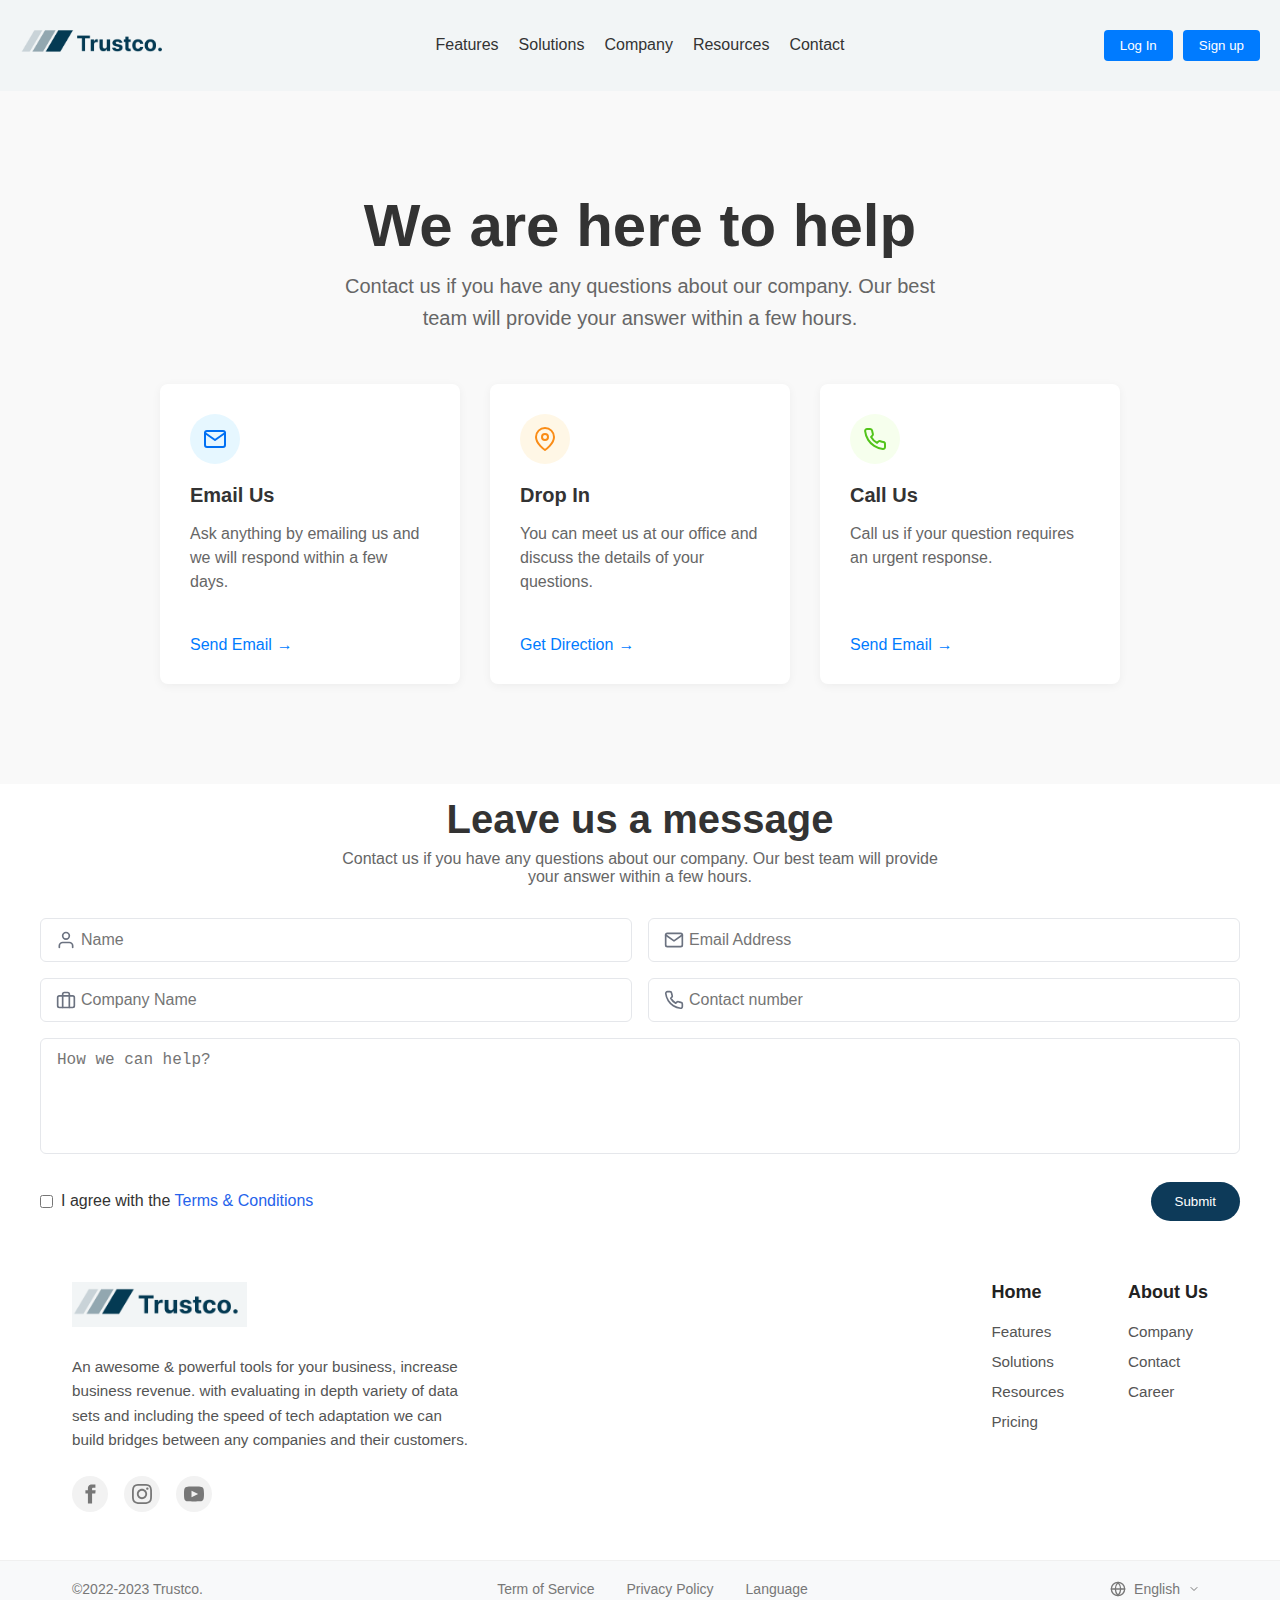
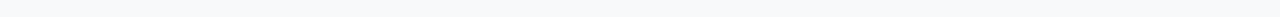
==== contact.html @ 233fe4db "tr-29" ====
<!DOCTYPE html>
<html lang="en">
  <head>
    <meta charset="UTF-8" />
    <meta name="viewport" content="width=device-width, initial-scale=1.0" />
    <title>Contact Us- Truscto</title>
    <link rel="stylesheet" href="style.css" />
  </head>
  <body>
    <!-- navigation link -->
    <header class="main-content">
      <!-- Logo -->
      <div class="logo">
        <img src="images/trustcologo.png" alt="logo" width="150" />
      </div>
      <!-- Navigation Links -->
      <nav class="nav-links">
        <ul class="links">
          <li><a href="#">Features</a></li>
          <li><a href="#">Solutions</a></li>
          <li><a href="#">Company</a></li>
          <li><a href="#">Resources</a></li>
          <li><a href="#">Contact</a></li>
        </ul>
      </nav>
      <!-- Auth Buttons -->
      <div class="auth-buttons">
        <button>Log In</button>
        <button>Sign up</button>
      </div>
    </header>
    <!-- Content -->
    <!-- Contact Content -->
    <main>
      <div class="contact-container">
        <h1 class="contact-heading">We are here to help</h1>
        <p class="contact-subheading">
          Contact us if you have any questions about our company. Our best team
          will provide your answer within a few hours.
        </p>

        <div class="contact-options">
          <!-- Email Option -->
          <div class="contact-card">
            <div class="icon-container email-icon">
              <svg
                xmlns="http://www.w3.org/2000/svg"
                width="24"
                height="24"
                viewBox="0 0 24 24"
                fill="none"
                stroke="currentColor"
                stroke-width="2"
                stroke-linecap="round"
                stroke-linejoin="round"
              >
                <path
                  d="M4 4h16c1.1 0 2 .9 2 2v12c0 1.1-.9 2-2 2H4c-1.1 0-2-.9-2-2V6c0-1.1.9-2 2-2z"
                ></path>
                <polyline points="22,6 12,13 2,6"></polyline>
              </svg>
            </div>
            <h3>Email Us</h3>
            <p>
              Ask anything by emailing us and we will respond within a few days.
            </p>
            <a href="#" class="contact-link">
              Send Email
              <span class="arrow-icon">→</span>
            </a>
          </div>

          <!-- Drop In Option -->
          <div class="contact-card">
            <div class="icon-container location-icon">
              <svg
                xmlns="http://www.w3.org/2000/svg"
                width="24"
                height="24"
                viewBox="0 0 24 24"
                fill="none"
                stroke="currentColor"
                stroke-width="2"
                stroke-linecap="round"
                stroke-linejoin="round"
              >
                <path d="M21 10c0 7-9 13-9 13s-9-6-9-13a9 9 0 0 1 18 0z"></path>
                <circle cx="12" cy="10" r="3"></circle>
              </svg>
            </div>
            <h3>Drop In</h3>
            <p>
              You can meet us at our office and discuss the details of your
              questions.
            </p>
            <a href="#" class="contact-link">
              Get Direction
              <span class="arrow-icon">→</span>
            </a>
          </div>

          <!-- Call Option -->
          <div class="contact-card">
            <div class="icon-container phone-icon">
              <svg
                xmlns="http://www.w3.org/2000/svg"
                width="24"
                height="24"
                viewBox="0 0 24 24"
                fill="none"
                stroke="currentColor"
                stroke-width="2"
                stroke-linecap="round"
                stroke-linejoin="round"
              >
                <path
                  d="M22 16.92v3a2 2 0 0 1-2.18 2 19.79 19.79 0 0 1-8.63-3.07 19.5 19.5 0 0 1-6-6 19.79 19.79 0 0 1-3.07-8.67A2 2 0 0 1 4.11 2h3a2 2 0 0 1 2 1.72 12.84 12.84 0 0 0 .7 2.81 2 2 0 0 1-.45 2.11L8.09 9.91a16 16 0 0 0 6 6l1.27-1.27a2 2 0 0 1 2.11-.45 12.84 12.84 0 0 0 2.81.7A2 2 0 0 1 22 16.92z"
                ></path>
              </svg>
            </div>
            <h3>Call Us</h3>
            <p>Call us if your question requires an urgent response.</p>
            <a href="#" class="contact-link">
              Send Email
              <span class="arrow-icon">→</span>
            </a>
          </div>
        </div>
      </div>
      <!-- Contact Form Section -->
<section class="contact-form-section">
  <div class="form-container">
    <h1 class="form-heading">Leave us a message</h1>
    <p class="form-subheading">
      Contact us if you have any questions about our company. Our best team will
      provide your answer within a few hours.
    </p>

    <form class="contact-form">
      <div class="form-row">
        <div class="form-group">
          <label for="name" class="sr-only">Name</label>
          <div class="input-with-icon">
            <svg xmlns="http://www.w3.org/2000/svg" width="20" height="20" viewBox="0 0 24 24" fill="none" stroke="currentColor" stroke-width="2" stroke-linecap="round" stroke-linejoin="round">
              <circle cx="12" cy="7" r="4"></circle>
              <path d="M20 21v-2a4 4 0 0 0-4-4H8a4 4 0 0 0-4 4v2"></path>
            </svg>
            <input type="text" id="name" placeholder="Name" required>
          </div>
        </div>
        <div class="form-group">
          <label for="email" class="sr-only">Email Address</label>
          <div class="input-with-icon">
            <svg xmlns="http://www.w3.org/2000/svg" width="20" height="20" viewBox="0 0 24 24" fill="none" stroke="currentColor" stroke-width="2" stroke-linecap="round" stroke-linejoin="round">
              <path d="M4 4h16c1.1 0 2 .9 2 2v12c0 1.1-.9 2-2 2H4c-1.1 0-2-.9-2-2V6c0-1.1.9-2 2-2z"></path>
              <polyline points="22,6 12,13 2,6"></polyline>
            </svg>
            <input type="email" id="email" placeholder="Email Address" required>
          </div>
        </div>
      </div>

      <div class="form-row">
        <div class="form-group">
          <label for="company" class="sr-only">Company Name</label>
          <div class="input-with-icon">
            <svg xmlns="http://www.w3.org/2000/svg" width="20" height="20" viewBox="0 0 24 24" fill="none" stroke="currentColor" stroke-width="2" stroke-linecap="round" stroke-linejoin="round">
              <rect x="2" y="7" width="20" height="14" rx="2" ry="2"></rect>
              <path d="M16 21V5a2 2 0 0 0-2-2h-4a2 2 0 0 0-2 2v16"></path>
            </svg>
            <input type="text" id="company" placeholder="Company Name">
          </div>
        </div>
        <div class="form-group">
          <label for="phone" class="sr-only">Contact number</label>
          <div class="input-with-icon">
            <svg xmlns="http://www.w3.org/2000/svg" width="20" height="20" viewBox="0 0 24 24" fill="none" stroke="currentColor" stroke-width="2" stroke-linecap="round" stroke-linejoin="round">
              <path d="M22 16.92v3a2 2 0 0 1-2.18 2 19.79 19.79 0 0 1-8.63-3.07 19.5 19.5 0 0 1-6-6 19.79 19.79 0 0 1-3.07-8.67A2 2 0 0 1 4.11 2h3a2 2 0 0 1 2 1.72 12.84 12.84 0 0 0 .7 2.81 2 2 0 0 1-.45 2.11L8.09 9.91a16 16 0 0 0 6 6l1.27-1.27a2 2 0 0 1 2.11-.45 12.84 12.84 0 0 0 2.81.7A2 2 0 0 1 22 16.92z"></path>
            </svg>
            <input type="tel" id="phone" placeholder="Contact number">
          </div>
        </div>
      </div>

      <div class="form-group full-width">
        <label for="message" class="sr-only">How we can help?</label>
        <textarea id="message" placeholder="How we can help?" rows="5" required></textarea>
      </div>

      <div class="form-footer">
        <div class="terms-checkbox">
          <input type="checkbox" id="terms" required>
          <label for="terms">I agree with the <a href="#" class="terms-link">Terms & Conditions</a></label>
        </div>
        <button type="submit" class="submit-button">Submit</button>
      </div>
    </form>
  </div>
</section>
    </main>
    
   <!-- Footer -->
<footer class="footer">
  <div class="footer-container">
    <!-- Logo and Description -->
    <div class="footer-brand">
      <div class="footer-logo">
        <img src="images/trustcologo.png" alt="Trustco Logo" width="175" />
      </div>
      <p class="footer-description">
        An awesome & powerful tools for your business, increase business revenue. with evaluating in
        depth variety of data sets and including the speed of tech adaptation we can build bridges between
        any companies and their customers.
      </p>
      <!-- Social Media Icons -->
      <div class="social-icons">
        <a href="#" class="social-icon facebook">
          <svg xmlns="http://www.w3.org/2000/svg" width="20" height="20" fill="currentColor" viewBox="0 0 24 24">
            <path d="M18.77 7.46H14.5v-1.9c0-.9.6-1.1 1-1.1h3V.5h-4.33C10.24.5 9.5 3.44 9.5 5.32v2.15h-3v4h3v12h5v-12h3.85l.42-4z"/>
          </svg>
        </a>
        <a href="#" class="social-icon instagram">
          <svg xmlns="http://www.w3.org/2000/svg" width="20" height="20" fill="currentColor" viewBox="0 0 24 24">
            <path d="M12 2.163c3.204 0 3.584.012 4.85.07 3.252.148 4.771 1.691 4.919 4.919.058 1.265.069 1.645.069 4.849 0 3.205-.012 3.584-.069 4.849-.149 3.225-1.664 4.771-4.919 4.919-1.266.058-1.644.07-4.85.07-3.204 0-3.584-.012-4.849-.07-3.26-.149-4.771-1.699-4.919-4.92-.058-1.265-.07-1.644-.07-4.849 0-3.204.013-3.583.07-4.849.149-3.227 1.664-4.771 4.919-4.919 1.266-.057 1.645-.069 4.849-.069zm0-2.163c-3.259 0-3.667.014-4.947.072-4.358.2-6.78 2.618-6.98 6.98-.059 1.281-.073 1.689-.073 4.948 0 3.259.014 3.668.072 4.948.2 4.358 2.618 6.78 6.98 6.98 1.281.058 1.689.072 4.948.072 3.259 0 3.668-.014 4.948-.072 4.354-.2 6.782-2.618 6.979-6.98.059-1.28.073-1.689.073-4.948 0-3.259-.014-3.667-.072-4.947-.196-4.354-2.617-6.78-6.979-6.98-1.281-.059-1.69-.073-4.949-.073zm0 5.838c-3.403 0-6.162 2.759-6.162 6.162s2.759 6.163 6.162 6.163 6.162-2.759 6.162-6.163c0-3.403-2.759-6.162-6.162-6.162zm0 10.162c-2.209 0-4-1.79-4-4 0-2.209 1.791-4 4-4s4 1.791 4 4c0 2.21-1.791 4-4 4zm6.406-11.845c-.796 0-1.441.645-1.441 1.44s.645 1.44 1.441 1.44c.795 0 1.439-.645 1.439-1.44s-.644-1.44-1.439-1.44z"/>
          </svg>
        </a>
        <a href="#" class="social-icon youtube">
          <svg xmlns="http://www.w3.org/2000/svg" width="20" height="20" fill="currentColor" viewBox="0 0 24 24">
            <path d="M19.615 3.184c-3.604-.246-11.631-.245-15.23 0-3.897.266-4.356 2.62-4.385 8.816.029 6.185.484 8.549 4.385 8.816 3.6.245 11.626.246 15.23 0 3.897-.266 4.356-2.62 4.385-8.816-.029-6.185-.484-8.549-4.385-8.816zm-10.615 12.816v-8l8 3.993-8 4.007z"/>
          </svg>
        </a>
      </div>
    </div>

    <!-- Footer Navigation -->
    <div class="footer-nav">
      <div class="footer-nav-column">
        <h3>Home</h3>
        <ul>
          <li><a href="#">Features</a></li>
          <li><a href="#">Solutions</a></li>
          <li><a href="#">Resources</a></li>
          <li><a href="#">Pricing</a></li>
        </ul>
      </div>
      <div class="footer-nav-column">
        <h3>About Us</h3>
        <ul>
          <li><a href="#">Company</a></li>
          <li><a href="#">Contact</a></li>
          <li><a href="#">Career</a></li>
        </ul>
      </div>
    </div>
  </div>

  <!-- Footer Bottom -->
  <div class="footer-bottom">
    <div class="footer-bottom-container">
      <div class="copyright">
        &copy;2022-2023 Trustco.
      </div>
      <div class="footer-links">
        <a href="#">Term of Service</a>
        <a href="#">Privacy Policy</a>
        <a href="#">Language</a>
      </div>
      <div class="language-selector">
        <svg xmlns="http://www.w3.org/2000/svg" width="16" height="16" viewBox="0 0 24 24" fill="none" stroke="currentColor" stroke-width="2" stroke-linecap="round" stroke-linejoin="round">
          <circle cx="12" cy="12" r="10"></circle>
          <line x1="2" y1="12" x2="22" y2="12"></line>
          <path d="M12 2a15.3 15.3 0 0 1 4 10 15.3 15.3 0 0 1-4 10 15.3 15.3 0 0 1-4-10 15.3 15.3 0 0 1 4-10z"></path>
        </svg>
        <span>English</span>
        <svg xmlns="http://www.w3.org/2000/svg" width="12" height="12" viewBox="0 0 24 24" fill="none" stroke="currentColor" stroke-width="2" stroke-linecap="round" stroke-linejoin="round">
          <polyline points="6 9 12 15 18 9"></polyline>
        </svg>
      </div>
    </div>
  </div>
</footer>
  </body>
</html>
---- style.css ----
* {
  margin: 0;
  padding: 0;
  box-sizing: border-box;
}

body {
  font-family: sans-serif;
  margin: 0;
  padding: 0;
  color: #333;
  background-color: #f9f9f9;
  overflow-x: hidden;
}

.main-content {
  background-color: #f2f5f6;
  width: 100%;
  padding: 24px 20px;
  display: flex;
  align-items: center; 
  justify-content: space-between; 
}

.logo {
  flex: 1; 
}

.nav-links {
  flex: 2;
  display: flex;
  justify-content: center; 
}

.links {
  display: flex;
  align-items: center;
  gap: 20px; 
  list-style: none;
}

.links li a {
  text-decoration: none; 
  color: #333;
  transition: color 0.3s ease;
}

.links li a:hover {
  color: #007bff;
}

.auth-buttons {
  flex: 1; 
  display: flex;
  justify-content: flex-end; 
  gap: 10px; 
}

.auth-buttons button {
  padding: 8px 16px;
  border: none;
  border-radius: 4px;
  background-color: #007bff;
  color: #fff;
  cursor: pointer;
  transition: background-color 0.3s ease;
}

.auth-buttons button:hover {
  background-color: #0056b3; 
}


.contact-container {
  max-width: 1200px;
  margin: 100px auto;
  padding: 0 20px;
  text-align: center;
}

.contact-heading {
  margin-bottom: 10px;
  font-size: 60px;
  font-weight: bold;
}

.contact-subheading {
  color: #666;
  max-width: 600px;
  margin: 0 auto 50px;
  line-height: 1.6;
  font-size: 20px;
}

.contact-options {
  display: flex;
  justify-content: center;
  gap: 30px;
  flex-wrap: wrap;
}

.contact-card {
  background-color: white;
  border-radius: 8px;
  box-shadow: 0 2px 10px rgba(0, 0, 0, 0.05);
  padding: 30px;
  width: 300px;
  text-align: left;
  transition: transform 0.3s ease, box-shadow 0.3s ease;
  display: flex;
  flex-direction: column;
  justify-content: space-between; /* Ensures content is spaced evenly */
  height: 300px; /* Fixed height for all cards */
}

.contact-card:hover {
  transform: translateY(-5px);
  box-shadow: 0 5px 15px rgba(0, 0, 0, 0.1);
}

.icon-container {
  margin-bottom: 20px;
  display: flex;
  align-items: center;
  justify-content: center;
  width: 50px;
  height: 50px;
  border-radius: 50%;
}

.email-icon {
  background-color: #e6f7ff;
  color: #0070f3;
}

.location-icon {
  background-color: #fff7e6;
  color: #fa8c16;
}

.phone-icon {
  background-color: #f6ffed;
  color: #52c41a;
}

.contact-card h3 {
  margin-bottom: 15px;
  font-size: 20px;
}

.contact-card p {
  color: #666;
  margin-bottom: 20px;
  line-height: 1.5;
  flex-grow: 1; /* Allows the paragraph to take up remaining space */
}

.contact-link {
  display: flex;
  align-items: center;
  color: #007bff;
  text-decoration: none;
  font-weight: 500;
  transition: color 0.3s ease;
  margin-top: auto; /* Pushes the link to the bottom */
}

.contact-link:hover {
  color: #0056b3;
}

.arrow-icon {
  margin-left: 5px;
}

/* Contact Form Section Styles */
.contact-form-section {
  background-color: #ffffff;
  width: 100%;
  height: 50vh;
  display: flex;
  justify-content: center;
  align-items: center;
  padding: 2rem;
}

.form-container {
  max-width: 1200px;
  width: 100%;
}

.form-heading {
  font-size: 2.5rem;
  text-align: center;
  font-weight: 700;
  margin-bottom: 0.5rem;
  color: #333;
}

.form-subheading {
  text-align: center;
  font-size: 1rem;
  color: #666;
  margin-bottom: 2rem;
  max-width: 600px;
  margin-left: auto;
  margin-right: auto;
}

.contact-form {
  width: 100%;
}

.form-row {
  display: flex;
  gap: 1rem;
  margin-bottom: 1rem;
}

.form-group {
  flex: 1;
  position: relative;
}

.full-width {
  width: 100%;
}

.sr-only {
  position: absolute;
  width: 1px;
  height: 1px;
  padding: 0;
  margin: -1px;
  overflow: hidden;
  clip: rect(0, 0, 0, 0);
  white-space: nowrap;
  border-width: 0;
}

.input-with-icon {
  position: relative;
}

.input-with-icon svg {
  position: absolute;
  left: 1rem;
  top: 50%;
  transform: translateY(-50%);
  color: #6B7280;
}

input[type="text"],
input[type="email"],
input[type="tel"],
textarea {
  width: 100%;
  padding: 0.75rem 1rem 0.75rem 2.5rem;
  border: 1px solid #E5E7EB;
  border-radius: 0.375rem;
  font-size: 1rem;
  transition: border-color 0.2s;
}

textarea {
  padding-left: 1rem;
  resize: none;
}

input:focus,
textarea:focus {
  outline: none;
  border-color: #2563EB;
  box-shadow: 0 0 0 3px rgba(37, 99, 235, 0.1);
}

.form-footer {
  display: flex;
  justify-content: space-between;
  align-items: center;
  margin-top: 1.5rem;
}

.terms-checkbox {
  display: flex;
  align-items: center;
  gap: 0.5rem;
}

.terms-link {
  color: #2563EB;
  text-decoration: none;
}

.terms-link:hover {
  text-decoration: underline;
}

.submit-button {
  background-color: #0D3A59;
  color: #ffffff;
  font-weight: 500;
  padding: 0.75rem 1.5rem;
  border: none;
  border-radius: 9999px;
  cursor: pointer;
  transition: background-color 0.2s;
}

.submit-button:hover {
  background-color: #0A2A42;
}

/* Responsive adjustments */
@media (max-width: 768px) {
  .form-row {
    flex-direction: column;
    gap: 0.75rem;
  }
  
  .contact-form-section {
    height: auto;
    padding: 3rem 1.5rem;
  }
  
  .form-heading {
    font-size: 2rem;
  }
}

/* Footer Styles */
.footer {
  width: 100%;
  background-color: #fff;
  font-family: -apple-system, BlinkMacSystemFont, 'Segoe UI', Roboto, Oxygen, Ubuntu, Cantarell, 'Open Sans', 'Helvetica Neue', sans-serif;
}

.footer-container {
  max-width: 1200px;
  margin: 0 auto;
  padding: 3rem 2rem;
  display: flex;
  justify-content: space-between;
  gap: 4rem;
}

/* Brand Section */
.footer-brand {
  flex: 1;
  max-width: 400px;
}

.footer-logo {
  margin-bottom: 1.5rem;
}

.footer-description {
  font-size: 0.95rem;
  line-height: 1.6;
  color: #555;
  margin-bottom: 1.5rem;
}

/* Social Icons */
.social-icons {
  display: flex;
  gap: 1rem;
}

.social-icon {
  display: flex;
  align-items: center;
  justify-content: center;
  width: 36px;
  height: 36px;
  background-color: #f2f2f2;
  border-radius: 50%;
  color: #777;
  transition: all 0.3s ease;
}

.social-icon:hover {
  background-color: #e0e0e0;
}

.social-icon.facebook:hover {
  color: #3b5998;
}

.social-icon.instagram:hover {
  color: #e1306c;
}

.social-icon.youtube:hover {
  color: #ff0000;
}

/* Footer Navigation */
.footer-nav {
  display: flex;
  gap: 4rem;
}

.footer-nav-column h3 {
  font-size: 1.125rem;
  font-weight: 600;
  color: #222;
  margin-bottom: 1.25rem;
}

.footer-nav-column ul {
  list-style: none;
  padding: 0;
  margin: 0;
}

.footer-nav-column ul li {
  margin-bottom: 0.75rem;
}

.footer-nav-column ul li a {
  color: #555;
  text-decoration: none;
  transition: color 0.2s;
  font-size: 0.95rem;
}

.footer-nav-column ul li a:hover {
  color: #0D3A59;
}

/* Footer Bottom */
.footer-bottom {
  border-top: 1px solid #f0f0f0;
  background-color: #f8f9fa;
  padding: 1rem 0;
}

.footer-bottom-container {
  max-width: 1200px;
  margin: 0 auto;
  padding: 0 2rem;
  display: flex;
  align-items: center;
  justify-content: space-between;
  font-size: 0.875rem;
  color: #777;
}

.copyright {
  flex-shrink: 0;
}

.footer-links {
  display: flex;
  gap: 2rem;
}

.footer-links a {
  color: #777;
  text-decoration: none;
  transition: color 0.2s;
}

.footer-links a:hover {
  color: #333;
}

.language-selector {
  display: flex;
  align-items: center;
  gap: 0.5rem;
  cursor: pointer;
  padding: 0.25rem 0.5rem;
  border-radius: 4px;
  transition: background-color 0.2s;
}

.language-selector:hover {
  background-color: #e9ecef;
}

/* Responsive Adjustments */
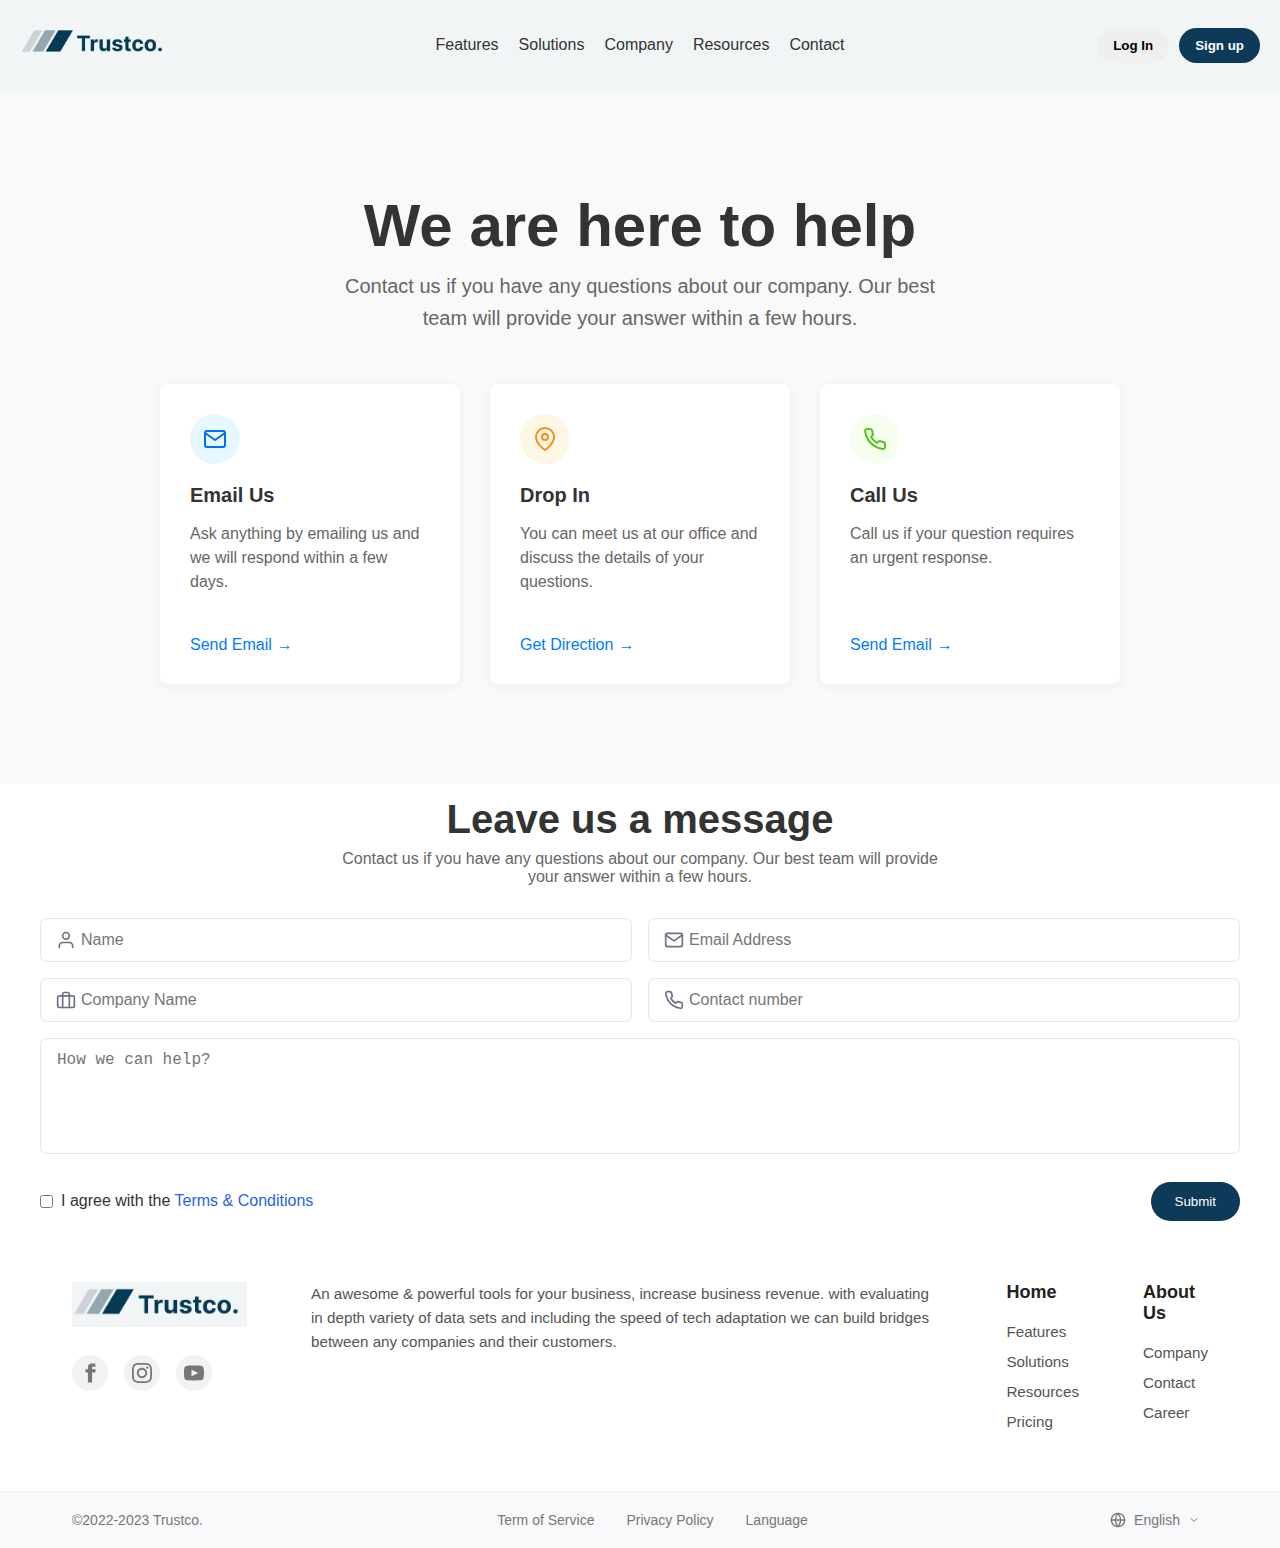
==== commit 085a398b: "ttr-30" ====
--- a/contact.html
+++ b/contact.html
@@ -13,6 +13,24 @@
       <div class="logo">
         <img src="images/trustcologo.png" alt="logo" width="150" />
       </div>
+      <!-- Hamburger Menu Icon -->
+      <div class="hamburger-menu">
+        <svg
+          xmlns="http://www.w3.org/2000/svg"
+          width="24"
+          height="24"
+          viewBox="0 0 24 24"
+          fill="none"
+          stroke="currentColor"
+          stroke-width="2"
+          stroke-linecap="round"
+          stroke-linejoin="round"
+        >
+          <line x1="3" y1="12" x2="21" y2="12"></line>
+          <line x1="3" y1="6" x2="21" y2="6"></line>
+          <line x1="3" y1="18" x2="21" y2="18"></line>
+        </svg>
+      </div>
       <!-- Navigation Links -->
       <nav class="nav-links">
         <ul class="links">
@@ -25,8 +43,8 @@
       </nav>
       <!-- Auth Buttons -->
       <div class="auth-buttons">
-        <button>Log In</button>
-        <button>Sign up</button>
+        <button id="log-in">Log In</button>
+        <button id="sign-up">Sign up</button>
       </div>
     </header>
     <!-- Content -->
@@ -128,156 +146,221 @@
         </div>
       </div>
       <!-- Contact Form Section -->
-<section class="contact-form-section">
-  <div class="form-container">
-    <h1 class="form-heading">Leave us a message</h1>
-    <p class="form-subheading">
-      Contact us if you have any questions about our company. Our best team will
-      provide your answer within a few hours.
-    </p>
-
-    <form class="contact-form">
-      <div class="form-row">
-        <div class="form-group">
-          <label for="name" class="sr-only">Name</label>
-          <div class="input-with-icon">
-            <svg xmlns="http://www.w3.org/2000/svg" width="20" height="20" viewBox="0 0 24 24" fill="none" stroke="currentColor" stroke-width="2" stroke-linecap="round" stroke-linejoin="round">
-              <circle cx="12" cy="7" r="4"></circle>
-              <path d="M20 21v-2a4 4 0 0 0-4-4H8a4 4 0 0 0-4 4v2"></path>
+      <section class="contact-form-section">
+        <div class="form-container">
+          <h1 class="form-heading">Leave us a message</h1>
+          <p class="form-subheading">
+            Contact us if you have any questions about our company. Our best
+            team will provide your answer within a few hours.
+          </p>
+
+          <form class="contact-form">
+            <div class="form-row">
+              <div class="form-group">
+                <label for="name" class="sr-only">Name</label>
+                <div class="input-with-icon">
+                  <svg
+                    xmlns="http://www.w3.org/2000/svg"
+                    width="20"
+                    height="20"
+                    viewBox="0 0 24 24"
+                    fill="none"
+                    stroke="currentColor"
+                    stroke-width="2"
+                    stroke-linecap="round"
+                    stroke-linejoin="round"
+                  >
+                    <circle cx="12" cy="7" r="4"></circle>
+                    <path d="M20 21v-2a4 4 0 0 0-4-4H8a4 4 0 0 0-4 4v2"></path>
+                  </svg>
+                  <input type="text" id="name" placeholder="Name" required />
+                </div>
+              </div>
+              <div class="form-group">
+                <label for="email" class="sr-only">Email Address</label>
+                <div class="input-with-icon">
+                  <svg
+                    xmlns="http://www.w3.org/2000/svg"
+                    width="20"
+                    height="20"
+                    viewBox="0 0 24 24"
+                    fill="none"
+                    stroke="currentColor"
+                    stroke-width="2"
+                    stroke-linecap="round"
+                    stroke-linejoin="round"
+                  >
+                    <path
+                      d="M4 4h16c1.1 0 2 .9 2 2v12c0 1.1-.9 2-2 2H4c-1.1 0-2-.9-2-2V6c0-1.1.9-2 2-2z"
+                    ></path>
+                    <polyline points="22,6 12,13 2,6"></polyline>
+                  </svg>
+                  <input
+                    type="email"
+                    id="email"
+                    placeholder="Email Address"
+                    required
+                  />
+                </div>
+              </div>
+            </div>
+
+            <div class="form-row">
+              <div class="form-group">
+                <label for="company" class="sr-only">Company Name</label>
+                <div class="input-with-icon">
+                  <svg
+                    xmlns="http://www.w3.org/2000/svg"
+                    width="20"
+                    height="20"
+                    viewBox="0 0 24 24"
+                    fill="none"
+                    stroke="currentColor"
+                    stroke-width="2"
+                    stroke-linecap="round"
+                    stroke-linejoin="round"
+                  >
+                    <rect
+                      x="2"
+                      y="7"
+                      width="20"
+                      height="14"
+                      rx="2"
+                      ry="2"
+                    ></rect>
+                    <path d="M16 21V5a2 2 0 0 0-2-2h-4a2 2 0 0 0-2 2v16"></path>
+                  </svg>
+                  <input type="text" id="company" placeholder="Company Name" />
+                </div>
+              </div>
+              <div class="form-group">
+                <label for="phone" class="sr-only">Contact number</label>
+                <div class="input-with-icon">
+                  <svg
+                    xmlns="http://www.w3.org/2000/svg"
+                    width="20"
+                    height="20"
+                    viewBox="0 0 24 24"
+                    fill="none"
+                    stroke="currentColor"
+                    stroke-width="2"
+                    stroke-linecap="round"
+                    stroke-linejoin="round"
+                  >
+                    <path
+                      d="M22 16.92v3a2 2 0 0 1-2.18 2 19.79 19.79 0 0 1-8.63-3.07 19.5 19.5 0 0 1-6-6 19.79 19.79 0 0 1-3.07-8.67A2 2 0 0 1 4.11 2h3a2 2 0 0 1 2 1.72 12.84 12.84 0 0 0 .7 2.81 2 2 0 0 1-.45 2.11L8.09 9.91a16 16 0 0 0 6 6l1.27-1.27a2 2 0 0 1 2.11-.45 12.84 12.84 0 0 0 2.81.7A2 2 0 0 1 22 16.92z"
+                    ></path>
+                  </svg>
+                  <input type="tel" id="phone" placeholder="Contact number" />
+                </div>
+              </div>
+            </div>
+
+            <div class="form-group full-width">
+              <label for="message" class="sr-only">How we can help?</label>
+              <textarea
+                id="message"
+                placeholder="How we can help?"
+                rows="5"
+                required
+              ></textarea>
+            </div>
+
+            <div class="form-footer">
+              <div class="terms-checkbox">
+                <input type="checkbox" id="terms" required />
+                <label for="terms"
+                  >I agree with the
+                  <a href="#" class="terms-link">Terms & Conditions</a></label
+                >
+              </div>
+              <button type="submit" class="submit-button">Submit</button>
+            </div>
+          </form>
+        </div>
+      </section>
+    </main>
+
+    <!-- Footer -->
+    <footer class="footer">
+      <div class="footer-container">
+        <!-- Footer Brand (Logo and Social Icons) -->
+        <div class="footer-brand">
+          <div class="footer-logo">
+            <img src="images/trustcologo.png" alt="Trustco Logo" width="175" />
+          </div>
+          <div class="social-icons">
+            <a href="#" class="social-icon facebook">
+              <svg xmlns="http://www.w3.org/2000/svg" width="20" height="20" fill="currentColor" viewBox="0 0 24 24">
+                <path d="M18.77 7.46H14.5v-1.9c0-.9.6-1.1 1-1.1h3V.5h-4.33C10.24.5 9.5 3.44 9.5 5.32v2.15h-3v4h3v12h5v-12h3.85l.42-4z" />
+              </svg>
+            </a>
+            <a href="#" class="social-icon instagram">
+              <svg xmlns="http://www.w3.org/2000/svg" width="20" height="20" fill="currentColor" viewBox="0 0 24 24">
+                <path d="M12 2.163c3.204 0 3.584.012 4.85.07 3.252.148 4.771 1.691 4.919 4.919.058 1.265.069 1.645.069 4.849 0 3.205-.012 3.584-.069 4.849-.149 3.225-1.664 4.771-4.919 4.919-1.266.058-1.644.07-4.85.07-3.204 0-3.584-.012-4.849-.07-3.26-.149-4.771-1.699-4.919-4.92-.058-1.265-.07-1.644-.07-4.849 0-3.204.013-3.583.07-4.849.149-3.227 1.664-4.771 4.919-4.919 1.266-.057 1.645-.069 4.849-.069zm0-2.163c-3.259 0-3.667.014-4.947.072-4.358.2-6.78 2.618-6.98 6.98-.059 1.281-.073 1.689-.073 4.948 0 3.259.014 3.668.072 4.948.2 4.358 2.618 6.78 6.98 6.98 1.281.058 1.689.072 4.948.072 3.259 0 3.668-.014 4.948-.072 4.354-.2 6.782-2.618 6.979-6.98.059-1.28.073-1.689.073-4.948 0-3.259-.014-3.667-.072-4.947-.196-4.354-2.617-6.78-6.979-6.98-1.281-.059-1.69-.073-4.949-.073zm0 5.838c-3.403 0-6.162 2.759-6.162 6.162s2.759 6.163 6.162 6.163 6.162-2.759 6.162-6.163c0-3.403-2.759-6.162-6.162-6.162zm0 10.162c-2.209 0-4-1.79-4-4 0-2.209 1.791-4 4-4s4 1.791 4 4c0 2.21-1.791 4-4 4zm6.406-11.845c-.796 0-1.441.645-1.441 1.44s.645 1.44 1.441 1.44c.795 0 1.439-.645 1.439-1.44s-.644-1.44-1.439-1.44z" />
+              </svg>
+            </a>
+            <a href="#" class="social-icon youtube">
+              <svg xmlns="http://www.w3.org/2000/svg" width="20" height="20" fill="currentColor" viewBox="0 0 24 24">
+                <path d="M19.615 3.184c-3.604-.246-11.631-.245-15.23 0-3.897.266-4.356 2.62-4.385 8.816.029 6.185.484 8.549 4.385 8.816 3.6.245 11.626.246 15.23 0 3.897-.266 4.356-2.62 4.385-8.816-.029-6.185-.484-8.549-4.385-8.816zm-10.615 12.816v-8l8 3.993-8 4.007z" />
+              </svg>
+            </a>
+          </div>
+        </div>
+    
+        <!-- Footer Description -->
+        <div class="footer-description">
+          <p>
+            An awesome & powerful tools for your business, increase business revenue. with evaluating in depth variety of data sets and including the speed of tech adaptation we can build bridges between any companies and their customers.
+          </p>
+        </div>
+    
+        <!-- Footer Navigation -->
+        <div class="footer-nav">
+          <div class="footer-nav-column">
+            <h3>Home</h3>
+            <ul>
+              <li><a href="#">Features</a></li>
+              <li><a href="#">Solutions</a></li>
+              <li><a href="#">Resources</a></li>
+              <li><a href="#">Pricing</a></li>
+            </ul>
+          </div>
+          <div class="footer-nav-column">
+            <h3>About Us</h3>
+            <ul>
+              <li><a href="#">Company</a></li>
+              <li><a href="#">Contact</a></li>
+              <li><a href="#">Career</a></li>
+            </ul>
+          </div>
+        </div>
+      </div>
+    
+      <!-- Footer Bottom -->
+      <div class="footer-bottom">
+        <div class="footer-bottom-container">
+          <div class="copyright">
+            &copy;2022-2023 Trustco.
+          </div>
+          <div class="footer-links">
+            <a href="#">Term of Service</a>
+            <a href="#">Privacy Policy</a>
+            <a href="#">Language</a>
+          </div>
+          <div class="language-selector">
+            <svg xmlns="http://www.w3.org/2000/svg" width="16" height="16" viewBox="0 0 24 24" fill="none" stroke="currentColor" stroke-width="2" stroke-linecap="round" stroke-linejoin="round">
+              <circle cx="12" cy="12" r="10"></circle>
+              <line x1="2" y1="12" x2="22" y2="12"></line>
+              <path d="M12 2a15.3 15.3 0 0 1 4 10 15.3 15.3 0 0 1-4 10 15.3 15.3 0 0 1-4-10 15.3 15.3 0 0 1 4-10z"></path>
             </svg>
-            <input type="text" id="name" placeholder="Name" required>
-          </div>
-        </div>
-        <div class="form-group">
-          <label for="email" class="sr-only">Email Address</label>
-          <div class="input-with-icon">
-            <svg xmlns="http://www.w3.org/2000/svg" width="20" height="20" viewBox="0 0 24 24" fill="none" stroke="currentColor" stroke-width="2" stroke-linecap="round" stroke-linejoin="round">
-              <path d="M4 4h16c1.1 0 2 .9 2 2v12c0 1.1-.9 2-2 2H4c-1.1 0-2-.9-2-2V6c0-1.1.9-2 2-2z"></path>
-              <polyline points="22,6 12,13 2,6"></polyline>
+            <span>English</span>
+            <svg xmlns="http://www.w3.org/2000/svg" width="12" height="12" viewBox="0 0 24 24" fill="none" stroke="currentColor" stroke-width="2" stroke-linecap="round" stroke-linejoin="round">
+              <polyline points="6 9 12 15 18 9"></polyline>
             </svg>
-            <input type="email" id="email" placeholder="Email Address" required>
-          </div>
-        </div>
-      </div>
-
-      <div class="form-row">
-        <div class="form-group">
-          <label for="company" class="sr-only">Company Name</label>
-          <div class="input-with-icon">
-            <svg xmlns="http://www.w3.org/2000/svg" width="20" height="20" viewBox="0 0 24 24" fill="none" stroke="currentColor" stroke-width="2" stroke-linecap="round" stroke-linejoin="round">
-              <rect x="2" y="7" width="20" height="14" rx="2" ry="2"></rect>
-              <path d="M16 21V5a2 2 0 0 0-2-2h-4a2 2 0 0 0-2 2v16"></path>
-            </svg>
-            <input type="text" id="company" placeholder="Company Name">
-          </div>
-        </div>
-        <div class="form-group">
-          <label for="phone" class="sr-only">Contact number</label>
-          <div class="input-with-icon">
-            <svg xmlns="http://www.w3.org/2000/svg" width="20" height="20" viewBox="0 0 24 24" fill="none" stroke="currentColor" stroke-width="2" stroke-linecap="round" stroke-linejoin="round">
-              <path d="M22 16.92v3a2 2 0 0 1-2.18 2 19.79 19.79 0 0 1-8.63-3.07 19.5 19.5 0 0 1-6-6 19.79 19.79 0 0 1-3.07-8.67A2 2 0 0 1 4.11 2h3a2 2 0 0 1 2 1.72 12.84 12.84 0 0 0 .7 2.81 2 2 0 0 1-.45 2.11L8.09 9.91a16 16 0 0 0 6 6l1.27-1.27a2 2 0 0 1 2.11-.45 12.84 12.84 0 0 0 2.81.7A2 2 0 0 1 22 16.92z"></path>
-            </svg>
-            <input type="tel" id="phone" placeholder="Contact number">
-          </div>
-        </div>
-      </div>
-
-      <div class="form-group full-width">
-        <label for="message" class="sr-only">How we can help?</label>
-        <textarea id="message" placeholder="How we can help?" rows="5" required></textarea>
-      </div>
-
-      <div class="form-footer">
-        <div class="terms-checkbox">
-          <input type="checkbox" id="terms" required>
-          <label for="terms">I agree with the <a href="#" class="terms-link">Terms & Conditions</a></label>
-        </div>
-        <button type="submit" class="submit-button">Submit</button>
-      </div>
-    </form>
-  </div>
-</section>
-    </main>
-    
-   <!-- Footer -->
-<footer class="footer">
-  <div class="footer-container">
-    <!-- Logo and Description -->
-    <div class="footer-brand">
-      <div class="footer-logo">
-        <img src="images/trustcologo.png" alt="Trustco Logo" width="175" />
-      </div>
-      <p class="footer-description">
-        An awesome & powerful tools for your business, increase business revenue. with evaluating in
-        depth variety of data sets and including the speed of tech adaptation we can build bridges between
-        any companies and their customers.
-      </p>
-      <!-- Social Media Icons -->
-      <div class="social-icons">
-        <a href="#" class="social-icon facebook">
-          <svg xmlns="http://www.w3.org/2000/svg" width="20" height="20" fill="currentColor" viewBox="0 0 24 24">
-            <path d="M18.77 7.46H14.5v-1.9c0-.9.6-1.1 1-1.1h3V.5h-4.33C10.24.5 9.5 3.44 9.5 5.32v2.15h-3v4h3v12h5v-12h3.85l.42-4z"/>
-          </svg>
-        </a>
-        <a href="#" class="social-icon instagram">
-          <svg xmlns="http://www.w3.org/2000/svg" width="20" height="20" fill="currentColor" viewBox="0 0 24 24">
-            <path d="M12 2.163c3.204 0 3.584.012 4.85.07 3.252.148 4.771 1.691 4.919 4.919.058 1.265.069 1.645.069 4.849 0 3.205-.012 3.584-.069 4.849-.149 3.225-1.664 4.771-4.919 4.919-1.266.058-1.644.07-4.85.07-3.204 0-3.584-.012-4.849-.07-3.26-.149-4.771-1.699-4.919-4.92-.058-1.265-.07-1.644-.07-4.849 0-3.204.013-3.583.07-4.849.149-3.227 1.664-4.771 4.919-4.919 1.266-.057 1.645-.069 4.849-.069zm0-2.163c-3.259 0-3.667.014-4.947.072-4.358.2-6.78 2.618-6.98 6.98-.059 1.281-.073 1.689-.073 4.948 0 3.259.014 3.668.072 4.948.2 4.358 2.618 6.78 6.98 6.98 1.281.058 1.689.072 4.948.072 3.259 0 3.668-.014 4.948-.072 4.354-.2 6.782-2.618 6.979-6.98.059-1.28.073-1.689.073-4.948 0-3.259-.014-3.667-.072-4.947-.196-4.354-2.617-6.78-6.979-6.98-1.281-.059-1.69-.073-4.949-.073zm0 5.838c-3.403 0-6.162 2.759-6.162 6.162s2.759 6.163 6.162 6.163 6.162-2.759 6.162-6.163c0-3.403-2.759-6.162-6.162-6.162zm0 10.162c-2.209 0-4-1.79-4-4 0-2.209 1.791-4 4-4s4 1.791 4 4c0 2.21-1.791 4-4 4zm6.406-11.845c-.796 0-1.441.645-1.441 1.44s.645 1.44 1.441 1.44c.795 0 1.439-.645 1.439-1.44s-.644-1.44-1.439-1.44z"/>
-          </svg>
-        </a>
-        <a href="#" class="social-icon youtube">
-          <svg xmlns="http://www.w3.org/2000/svg" width="20" height="20" fill="currentColor" viewBox="0 0 24 24">
-            <path d="M19.615 3.184c-3.604-.246-11.631-.245-15.23 0-3.897.266-4.356 2.62-4.385 8.816.029 6.185.484 8.549 4.385 8.816 3.6.245 11.626.246 15.23 0 3.897-.266 4.356-2.62 4.385-8.816-.029-6.185-.484-8.549-4.385-8.816zm-10.615 12.816v-8l8 3.993-8 4.007z"/>
-          </svg>
-        </a>
-      </div>
-    </div>
-
-    <!-- Footer Navigation -->
-    <div class="footer-nav">
-      <div class="footer-nav-column">
-        <h3>Home</h3>
-        <ul>
-          <li><a href="#">Features</a></li>
-          <li><a href="#">Solutions</a></li>
-          <li><a href="#">Resources</a></li>
-          <li><a href="#">Pricing</a></li>
-        </ul>
-      </div>
-      <div class="footer-nav-column">
-        <h3>About Us</h3>
-        <ul>
-          <li><a href="#">Company</a></li>
-          <li><a href="#">Contact</a></li>
-          <li><a href="#">Career</a></li>
-        </ul>
-      </div>
-    </div>
-  </div>
-
-  <!-- Footer Bottom -->
-  <div class="footer-bottom">
-    <div class="footer-bottom-container">
-      <div class="copyright">
-        &copy;2022-2023 Trustco.
-      </div>
-      <div class="footer-links">
-        <a href="#">Term of Service</a>
-        <a href="#">Privacy Policy</a>
-        <a href="#">Language</a>
-      </div>
-      <div class="language-selector">
-        <svg xmlns="http://www.w3.org/2000/svg" width="16" height="16" viewBox="0 0 24 24" fill="none" stroke="currentColor" stroke-width="2" stroke-linecap="round" stroke-linejoin="round">
-          <circle cx="12" cy="12" r="10"></circle>
-          <line x1="2" y1="12" x2="22" y2="12"></line>
-          <path d="M12 2a15.3 15.3 0 0 1 4 10 15.3 15.3 0 0 1-4 10 15.3 15.3 0 0 1-4-10 15.3 15.3 0 0 1 4-10z"></path>
-        </svg>
-        <span>English</span>
-        <svg xmlns="http://www.w3.org/2000/svg" width="12" height="12" viewBox="0 0 24 24" fill="none" stroke="currentColor" stroke-width="2" stroke-linecap="round" stroke-linejoin="round">
-          <polyline points="6 9 12 15 18 9"></polyline>
-        </svg>
-      </div>
-    </div>
-  </div>
-</footer>
+          </div>
+        </div>
+      </div>
+    </footer>
   </body>
 </html>
--- a/style.css
+++ b/style.css
@@ -56,19 +56,24 @@
   gap: 10px; 
 }
 
-.auth-buttons button {
-  padding: 8px 16px;
-  border: none;
-  border-radius: 4px;
-  background-color: #007bff;
-  color: #fff;
+
+#log-in,#sign-up{
+  padding: 10px 16px;
+  color: black;
+  font-weight:bolder;
   cursor: pointer;
-  transition: background-color 0.3s ease;
-}
-
-.auth-buttons button:hover {
+  border-radius:20px;
+  border:none;
+}
+#sign-up{
+  color:white;
+  background-color:#0D3A59;
+
+}
+
+/* .auth-buttons button:hover {
   background-color: #0056b3; 
-}
+} */
 
 
 .contact-container {
@@ -479,5 +484,169 @@
 .language-selector:hover {
   background-color: #e9ecef;
 }
+.hamburger-menu{
+  display:none;
+}
 
 /* Responsive Adjustments */
+/* Existing CSS remains the same until the media queries */
+
+/* Responsive Adjustments */
+/* Mobile-specific styling updates */
+@media (max-width: 768px) {
+  /* Footer styling to match image */
+  .footer {
+    text-align: center;
+    padding-top: 2rem;
+  }
+  
+  .footer-container {
+    flex-direction: column;
+    gap: 1.5rem;
+    padding: 1rem;
+    align-items:center;
+  }
+  .nav-links, .auth-buttons {
+    display: none;
+  }
+  .hamburger-menu {
+    display: block;
+    cursor: pointer;
+  }
+  .footer-logo img {
+    width: 120px; /* Smaller logo on mobile */
+  }
+  
+  /* Social icons styling - appears as circles in the image */
+  .social-icons {
+    justify-content: center;
+    margin: 1rem 0;
+  }
+  
+  .social-icon {
+    background-color: #f0f0f0;
+    width: 32px;
+    height: 32px;
+    border-radius: 50%;
+  }
+  
+  /* Footer description styling */
+  .footer-description {
+    font-size: 0.85rem;
+    line-height: 1.4;
+    margin: 0.75rem auto;
+    max-width: 280px;
+  }
+  
+  /* Navigation layout in footer */
+  .footer-nav {
+    display: flex;
+    flex-direction: row;
+    justify-content: space-evenly;
+    /* align-items:center; */
+    width: 100%;
+    gap: 0;
+    margin: 1rem 0;
+  }
+  
+  .footer-nav-column {
+    text-align: left;
+  }
+  
+  .footer-nav-column h3 {
+    font-size: 0.95rem;
+    margin-bottom: 0.75rem;
+  }
+  
+  .footer-nav-column ul li {
+    margin-bottom: 0.5rem;
+  }
+  
+  .footer-nav-column ul li a {
+    font-size: 0.85rem;
+  }
+  
+  /* Footer bottom area */
+  .footer-bottom {
+    padding: 0.5rem 0;
+    background-color: transparent;
+    border-top: none;
+  }
+  
+  .footer-bottom-container {
+    flex-direction: column;
+    gap: 0.5rem;
+  }
+  
+  .footer-links {
+    display: flex;
+    flex-direction: row;
+    justify-content: center;
+    gap: 1rem;
+  }
+  
+  .footer-links a {
+    font-size: 0.8rem;
+    color: #999;
+  }
+  
+  .language-selector {
+    justify-content: center;
+    margin: 0.5rem 0;
+    color: #999;
+  }
+  
+  .copyright {
+    font-size: 0.75rem;
+    margin-top: 0.5rem;
+    color: #999;
+  }
+  
+  /* Submit button and checkbox styling */
+  .submit-button {
+    width: 100%;
+    border-radius: 24px;
+    padding: 0.75rem 0;
+    font-size: 0.9rem;
+  }
+  
+  .terms-checkbox {
+    margin-bottom: 1rem;
+    font-size: 0.85rem;
+  }
+  
+  .form-footer {
+    flex-direction: column;
+    align-items: flex-start;
+  }
+  .footer-brand{
+    display:flex;
+    flex-direction:column;
+    justify-content:center;
+  }
+}
+
+@media (max-width: 480px) {
+  /* Even smaller screens */
+  .footer-logo img {
+    width: 100px;
+  }
+  
+  .footer-description {
+    font-size: 0.8rem;
+    max-width: 260px;
+  }
+  
+  .social-icon {
+    width: 28px;
+    height: 28px;
+  }
+  
+  .footer-nav-column h3 {
+    font-size: 0.9rem;
+  }
+  
+  .footer-nav-column ul li a {
+    font-size: 0.8rem;
+  }
+}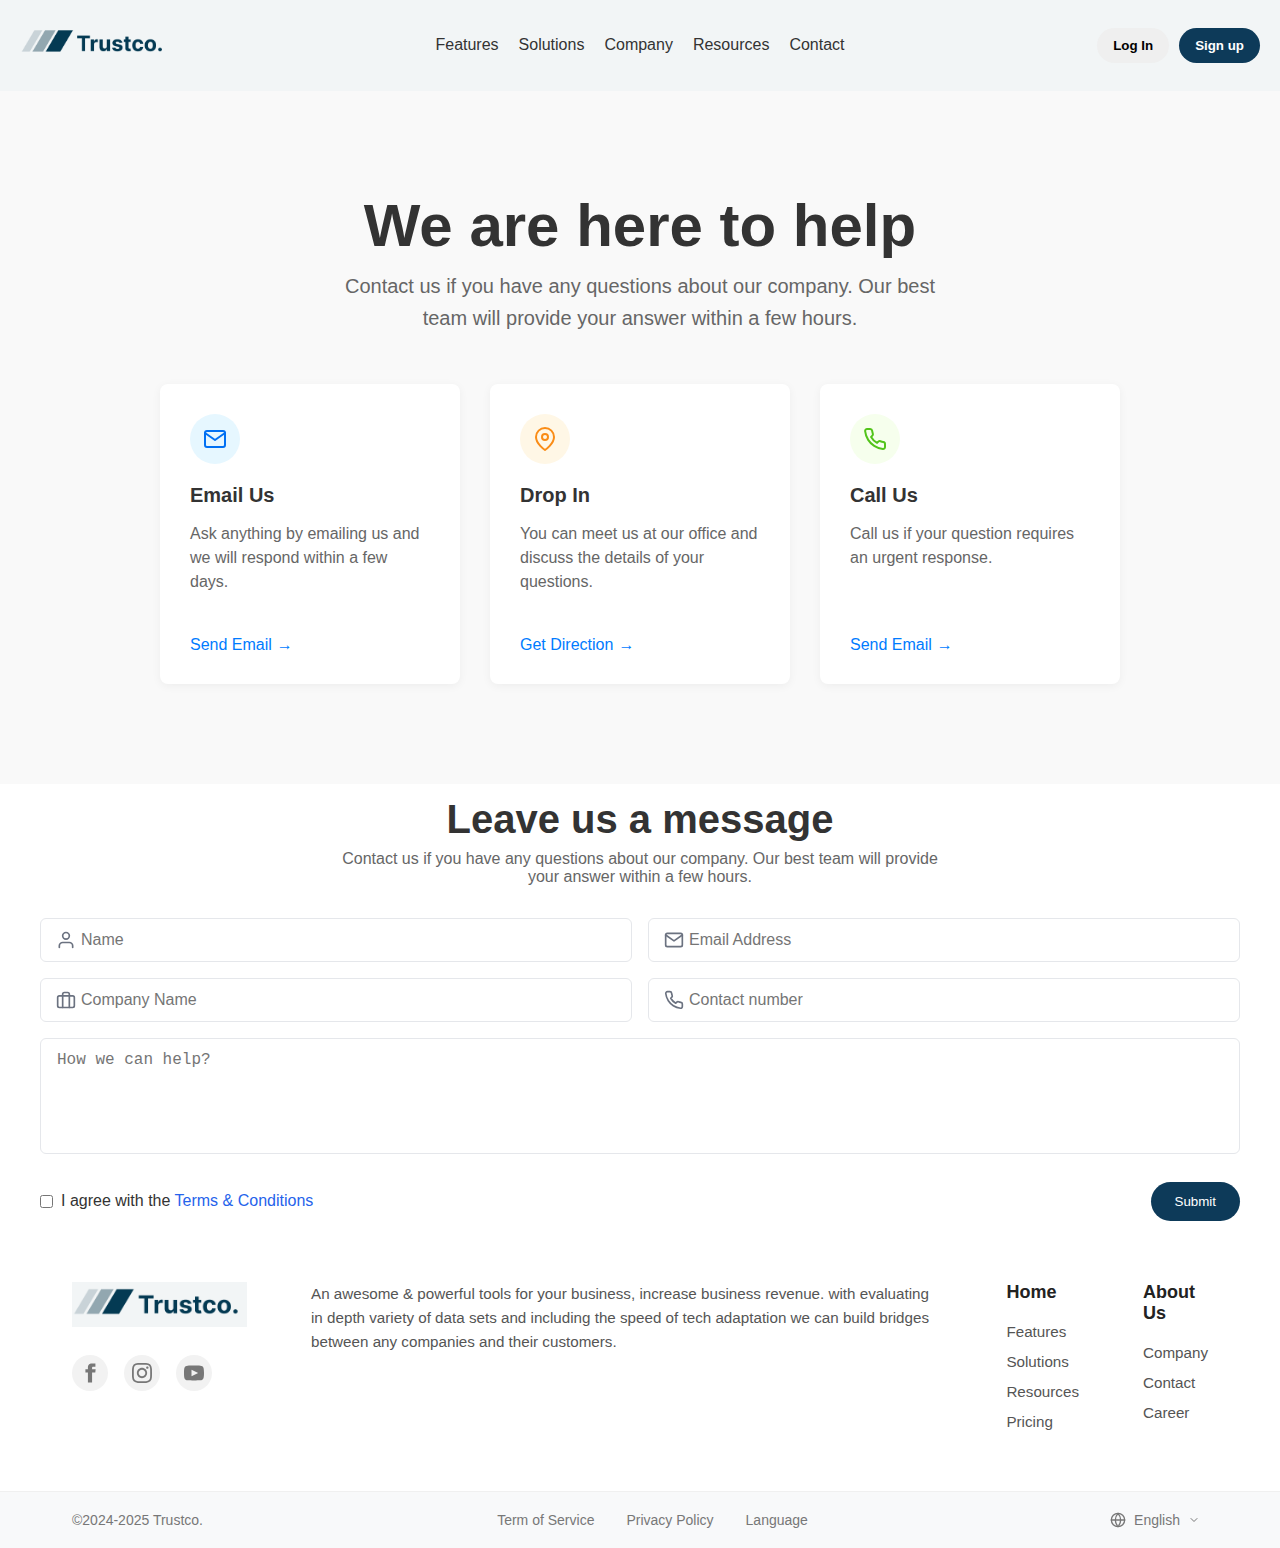
==== commit bf26d906: "tr-31" ====
--- a/contact.html
+++ b/contact.html
@@ -341,7 +341,7 @@
       <div class="footer-bottom">
         <div class="footer-bottom-container">
           <div class="copyright">
-            &copy;2022-2023 Trustco.
+            &copy;2024-2025 Trustco.
           </div>
           <div class="footer-links">
             <a href="#">Term of Service</a>
--- a/style.css
+++ b/style.css
@@ -516,7 +516,13 @@
   .footer-logo img {
     width: 120px; /* Smaller logo on mobile */
   }
-  
+  .contact-heading{
+    font-size:1.5rem
+  }
+  .contact-subheading{
+    font-size:1rem;
+  }
+
   /* Social icons styling - appears as circles in the image */
   .social-icons {
     justify-content: center;
@@ -649,4 +655,13 @@
   .footer-nav-column ul li a {
     font-size: 0.8rem;
   }
+  .contact-options{
+    justify-content:start
+  }
+  .contact-card{
+    border-radius:0px;
+    background-color:transparent;
+    box-shadow:none;
+    width:100%;
+  }
 }